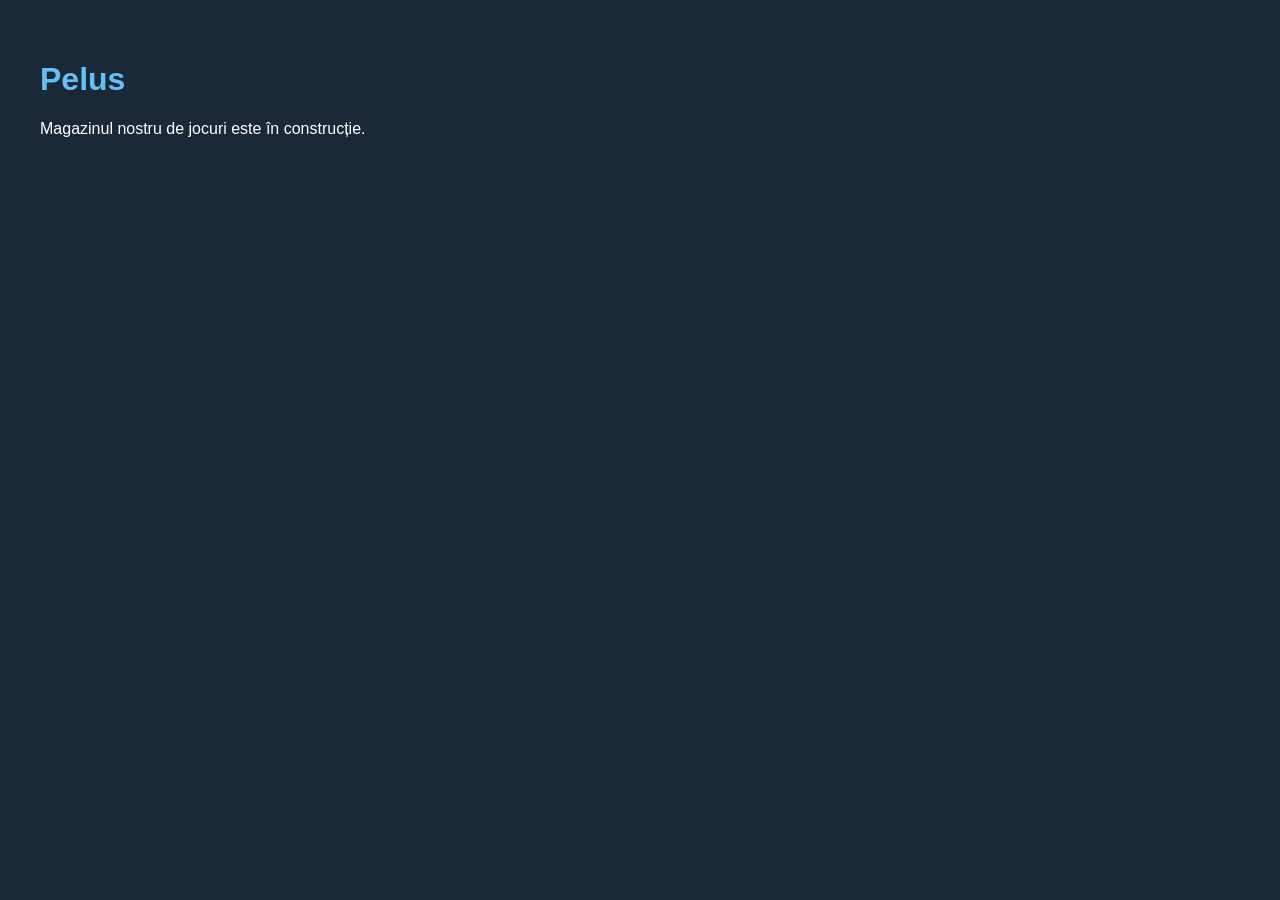
==== index.html @ 49378059 "Test" ====
<!DOCTYPE html>
<html lang="ro">
<head>
    <meta charset="UTF-8">
    <meta name="viewport" content="width=device-width, initial-scale=1.0">
    <title>Pelus — Magazin de jocuri</title>
    <link rel="stylesheet" href="style.css">
</head>
<body>
    <header>
        <h1>Pelus</h1>
    </header>

    <main>
        <p>Magazinul nostru de jocuri este în construcție.</p>
    </main>
</body>
</html>
---- style.css ----
body {
    margin: 0;
    padding: 40px;
    background-color: #1b2838;
    color: #ffffff;
    font-family: Arial, sans-serif;
}

h1 {
    color: #66c0f4;
}
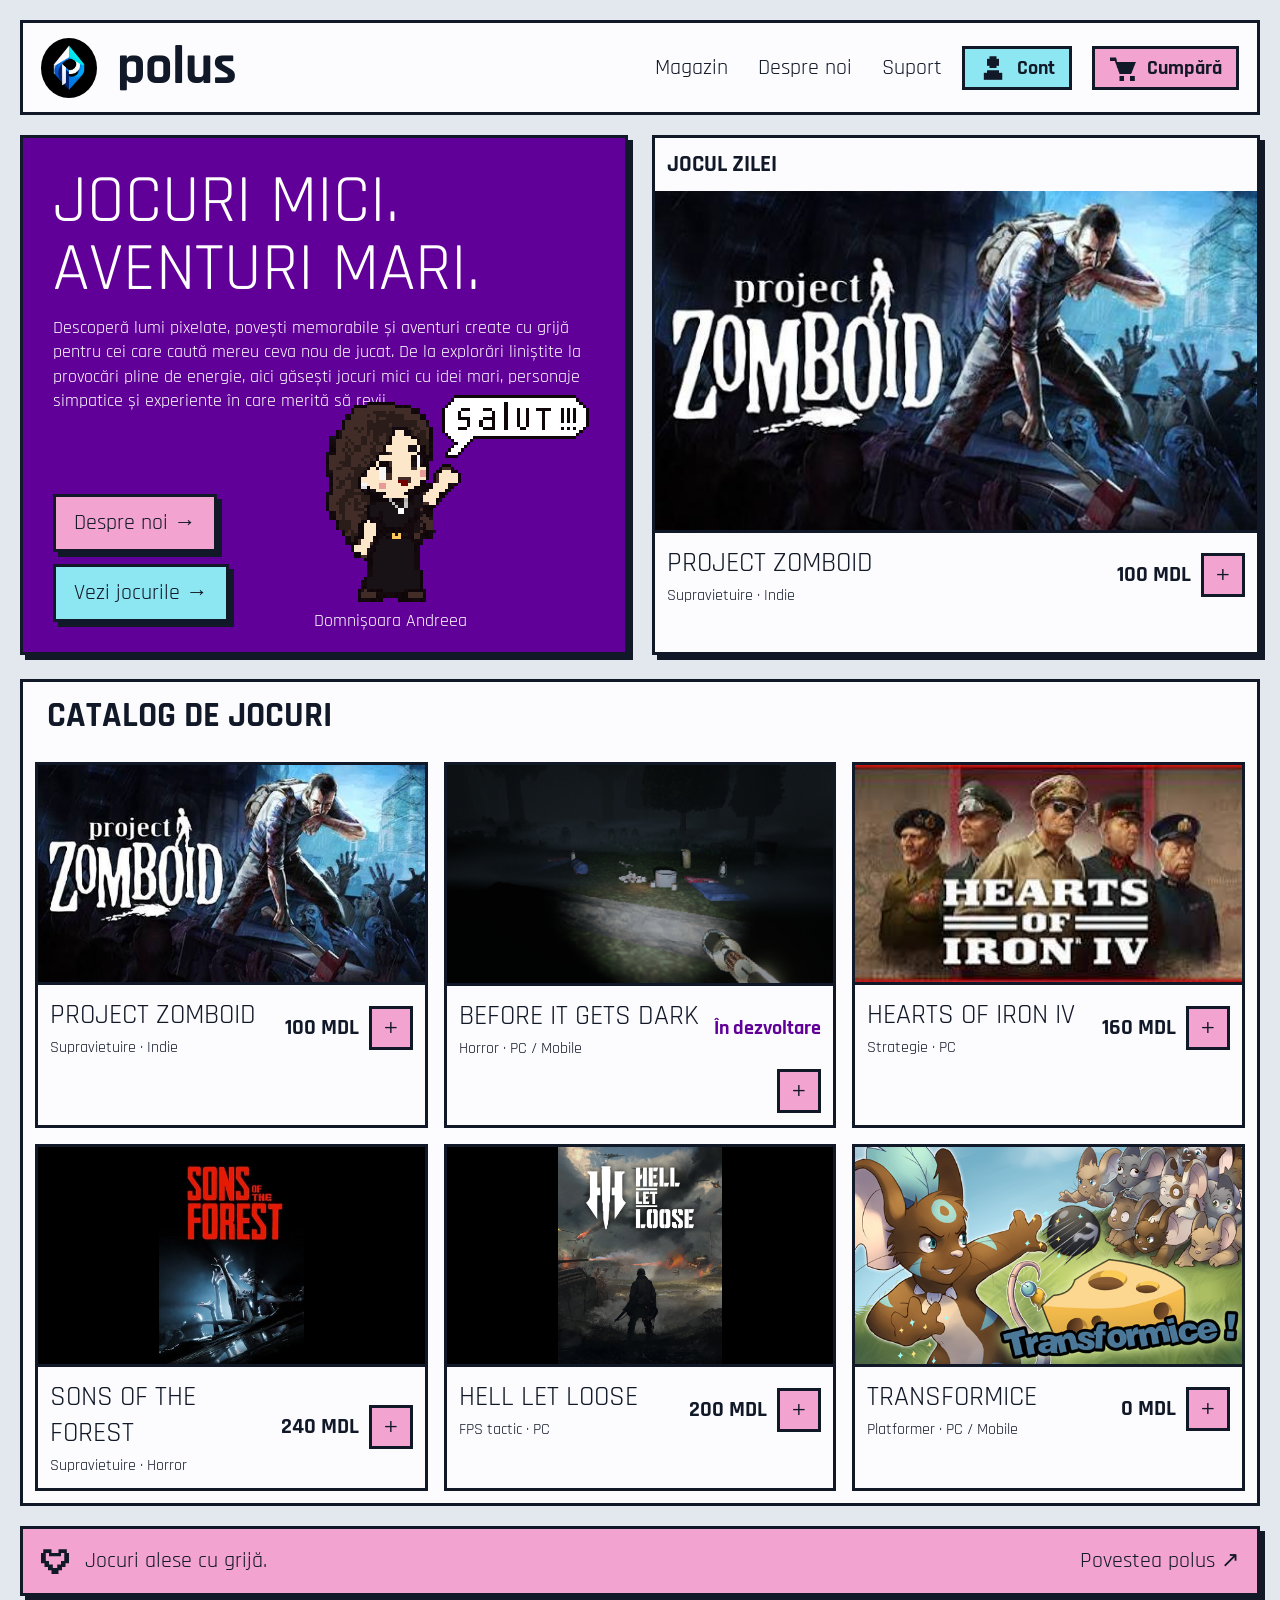
==== commit 19b6f629: "adaug restul" ====
--- a/index.html
+++ b/index.html
@@ -1,18 +1,12 @@
-<!DOCTYPE html>
+<!doctype html>
 <html lang="ro">
-<head>
-    <meta charset="UTF-8">
-    <meta name="viewport" content="width=device-width, initial-scale=1.0">
-    <title>Pelus — Magazin de jocuri</title>
-    <link rel="stylesheet" href="style.css">
-</head>
-<body>
-    <header>
-        <h1>Pelus</h1>
-    </header>
-
-    <main>
-        <p>Magazinul nostru de jocuri este în construcție.</p>
-    </main>
-</body>
-</html>+  <head>
+    <meta charset="UTF-8" />
+    <meta name="viewport" content="width=device-width, initial-scale=1.0" />
+    <meta http-equiv="refresh" content="0; url=html/index.html" />
+    <title>Polus</title>
+  </head>
+  <body>
+    <p><a href="html/index.html">Deschide magazinul Polus</a></p>
+  </body>
+</html>
